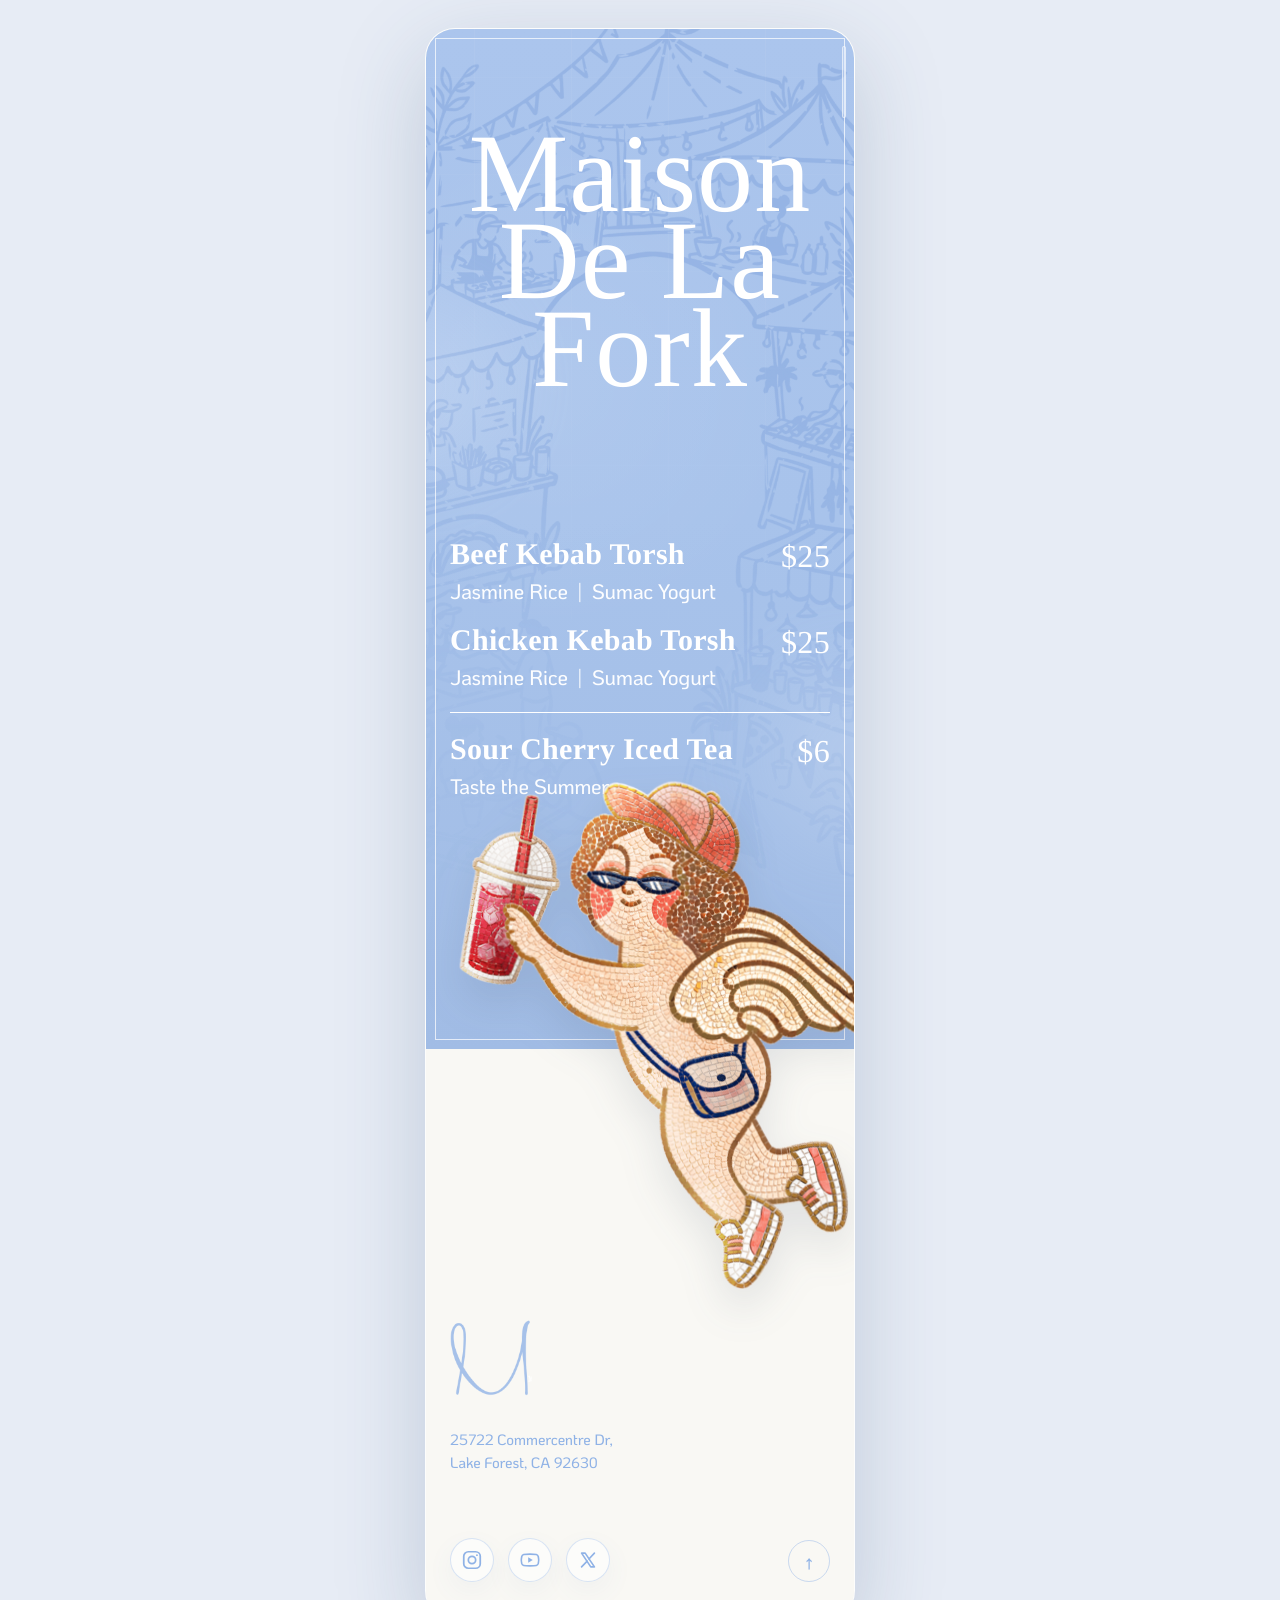
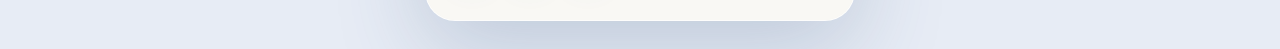
==== index.html @ 73eea7fe "Add files via upload" ====
<!doctype html>
<html lang="en">
<head>
  <meta charset="utf-8" />
  <meta name="viewport" content="width=device-width, initial-scale=1, viewport-fit=cover" />
  <meta name="theme-color" content="#a8c3eb" />
  <meta name="description" content="Maison De La Fork digital menu" />
  <title>Maison De La Fork — Menu</title>
  <link rel="stylesheet" href="styles.css" />
  <script src="script.js" defer></script>
</head>
<body>
  <div class="page-backdrop" aria-hidden="true"></div>

  <div class="preloader" aria-hidden="true">
    <div class="preloader__mark">M</div>
    <div class="preloader__line"><span></span></div>
  </div>

  <main class="phone-shell" id="top">
    <div class="scroll-progress" aria-hidden="true"><span></span></div>

    <section class="menu-board" aria-labelledby="menu-title">
      <img
        class="background-drawing"
        src="assets/images/BackgroundDrawing.png"
        alt=""
        aria-hidden="true"
        draggable="false"
      />

      <div class="ambient ambient--one" aria-hidden="true"></div>
      <div class="ambient ambient--two" aria-hidden="true"></div>

      <header class="hero">
        <h1 class="hero__title" id="menu-title" aria-label="Maison De La Fork">
          <span class="hero__line">Maison</span>
          <span class="hero__line">De La</span>
          <span class="hero__line">Fork</span>
        </h1>
      </header>

      <div class="menu-content">
        <section class="menu-section" aria-label="Kebabs">
          <article class="menu-item reveal" tabindex="0">
            <div class="menu-item__row">
              <h2>Beef Kebab Torsh</h2>
              <p class="price" aria-label="25 dollars">$25</p>
            </div>
            <p class="menu-item__meta">Jasmine Rice <span aria-hidden="true">|</span> Sumac Yogurt</p>
          </article>

          <article class="menu-item reveal" tabindex="0">
            <div class="menu-item__row">
              <h2>Chicken Kebab Torsh</h2>
              <p class="price" aria-label="25 dollars">$25</p>
            </div>
            <p class="menu-item__meta">Jasmine Rice <span aria-hidden="true">|</span> Sumac Yogurt</p>
          </article>
        </section>

        <div class="section-rule reveal" aria-hidden="true"><span></span></div>

        <section class="menu-section drinks" aria-label="Drinks">
          <article class="menu-item reveal" tabindex="0">
            <div class="menu-item__row">
              <h2>Sour Cherry Iced Tea</h2>
              <p class="price" aria-label="6 dollars">$6</p>
            </div>
            <p class="menu-item__meta">Taste the Summer</p>
          </article>
        </section>
      </div>

      <div class="spark spark--one" aria-hidden="true">✦</div>
      <div class="spark spark--two" aria-hidden="true">✦</div>
      <div class="spark spark--three" aria-hidden="true">✦</div>

      <img
        class="cupid"
        src="assets/images/cupid.png"
        alt="Illustrated cupid holding a sour cherry iced tea"
        draggable="false"
      />
    </section>

    <footer class="site-footer">
      <div class="footer-copy reveal">
        <img class="brand-logo" src="assets/images/Logo.png" alt="Maison De La Fork" draggable="false" />

        <address>
          <span>25722 Commercentre Dr,</span>
          <span>Lake Forest, CA 92630</span>
        </address>
      </div>

      <nav class="socials reveal" aria-label="Social media">
        <a href="https://instagram.com/maisondelafork" target="_blank" rel="noopener noreferrer" aria-label="Maison De La Fork on Instagram">
          <img src="assets/icons/instagram.svg" alt="" aria-hidden="true" />
        </a>
        <a href="https://www.youtube.com/@MaisonDeLaFork" target="_blank" rel="noopener noreferrer" aria-label="Maison De La Fork on YouTube">
          <img src="assets/icons/youtube.svg" alt="" aria-hidden="true" />
        </a>
        <a href="https://x.com/forkmaison" target="_blank" rel="noopener noreferrer" aria-label="Maison De La Fork on X">
          <img src="assets/icons/x.svg" alt="" aria-hidden="true" />
        </a>
      </nav>

      <a class="back-to-top" href="#top" aria-label="Back to top">↑</a>
    </footer>
  </main>

  <noscript>
    <style>
      .preloader { display: none; }
      .reveal { opacity: 1; transform: none; }
    </style>
  </noscript>
</body>
</html>
---- styles.css ----
@font-face {
  font-family: "Dahlia Condensed";
  src: url("assets/fonts/Dahlia-MediumCondensed.woff2") format("woff2");
  font-style: normal;
  font-weight: 500;
  font-display: swap;
}

@font-face {
  font-family: "Dahlia";
  src: url("assets/fonts/Dahlia-Bold.woff2") format("woff2");
  font-style: normal;
  font-weight: 700;
  font-display: swap;
}

@font-face {
  font-family: "Dahlia";
  src: url("assets/fonts/Dahlia-Medium.woff2") format("woff2");
  font-style: normal;
  font-weight: 500;
  font-display: swap;
}

@font-face {
  font-family: "KoHo";
  src: url("assets/fonts/KoHo-Medium.woff2") format("woff2");
  font-style: normal;
  font-weight: 500;
  font-display: swap;
}

:root {
  --blue: #a8c3eb;
  --blue-deep: #82a9df;
  --blue-line: #8fb2e6;
  --paper: #f9f8f4;
  --white: #fffdf8;
  --ink: #ffffff;
  --grain-opacity: 0.022;
  --shell-width: 430px;
  --scroll-progress: 0;
  --hero-parallax: 0px;
  --drawing-parallax: 0px;
  --cupid-shift: 0px;
  --cupid-rotate: 0deg;
}

* {
  box-sizing: border-box;
}

html {
  scroll-behavior: smooth;
  background: #e7ecf5;
}

body {
  margin: 0;
  min-width: 320px;
  min-height: 100%;
  color: var(--ink);
  background: #e7ecf5;
  font-family: "KoHo", "Trebuchet MS", Arial, sans-serif;
  overflow-x: hidden;
  -webkit-font-smoothing: antialiased;
  text-rendering: geometricPrecision;
}

body::after {
  content: "";
  position: fixed;
  inset: 0;
  z-index: 9999;
  pointer-events: none;
  opacity: var(--grain-opacity);
  background-image: url("data:image/svg+xml,%3Csvg viewBox='0 0 160 160' xmlns='http://www.w3.org/2000/svg'%3E%3Cfilter id='n'%3E%3CfeTurbulence type='fractalNoise' baseFrequency='.78' numOctaves='3' seed='7' stitchTiles='stitch'/%3E%3C/filter%3E%3Crect width='100%25' height='100%25' filter='url(%23n)' opacity='.42'/%3E%3C/svg%3E");
  background-size: 160px 160px;
  mix-blend-mode: soft-light;
}

img {
  display: block;
  max-width: 100%;
}

a {
  color: inherit;
}

::selection {
  color: var(--blue-deep);
  background: rgba(255,255,255,.92);
}

.page-backdrop {
  position: fixed;
  inset: 0;
  z-index: -2;
  background:
    radial-gradient(circle at 20% 10%, rgba(255,255,255,.92), transparent 26rem),
    linear-gradient(135deg, #dfe8f6, #eef1f7 55%, #dbe5f4);
}

.phone-shell {
  position: relative;
  width: min(100%, var(--shell-width));
  min-height: 100svh;
  margin: 0 auto;
  overflow: clip;
  background: var(--paper);
  box-shadow: 0 28px 90px rgba(51, 81, 122, .22);
  isolation: isolate;
}

.scroll-progress {
  position: fixed;
  z-index: 100;
  top: 18px;
  left: calc(50% + min(50vw, 215px) - 13px);
  width: 3px;
  height: 72px;
  padding: 1px;
  overflow: hidden;
  border: 1px solid rgba(255,255,255,.55);
  border-radius: 999px;
  background: rgba(255,255,255,.18);
  backdrop-filter: blur(7px);
}

.scroll-progress span {
  display: block;
  width: 100%;
  height: calc(var(--scroll-progress) * 100%);
  border-radius: inherit;
  background: rgba(255,255,255,.95);
  transition: height .08s linear;
}

.preloader {
  position: fixed;
  inset: 0;
  z-index: 10000;
  display: grid;
  place-content: center;
  gap: 14px;
  color: #fff;
  background: var(--blue);
  transition: opacity .7s cubic-bezier(.2,.75,.25,1), visibility .7s;
}

.preloader__mark {
  font-family: "Dahlia Condensed", Didot, "Bodoni MT", Georgia, serif;
  font-size: clamp(72px, 22vw, 110px);
  line-height: .8;
  text-align: center;
  animation: loaderFloat 1.2s ease-in-out infinite alternate;
}

.preloader__line {
  width: 128px;
  height: 2px;
  overflow: hidden;
  border-radius: 999px;
  background: rgba(255,255,255,.28);
}

.preloader__line span {
  display: block;
  width: 45%;
  height: 100%;
  border-radius: inherit;
  background: #fff;
  animation: loaderLine 1s cubic-bezier(.65,0,.35,1) infinite;
}

body.is-loaded .preloader {
  opacity: 0;
  visibility: hidden;
}

.menu-board {
  position: relative;
  min-height: clamp(900px, 218vw, 950px);
  padding: max(30px, env(safe-area-inset-top)) 24px 250px;
  overflow: visible;
  background:
    radial-gradient(circle at 30% 35%, rgba(255,255,255,.08), transparent 34%),
    linear-gradient(180deg, #abc5ed 0%, var(--blue) 48%, #a1bce5 100%);
}

.menu-board::before {
  content: "";
  position: absolute;
  inset: 9px;
  z-index: 1;
  pointer-events: none;
  border: 1px solid rgba(255,255,255,.72);
}

.menu-board::after {
  content: "";
  position: absolute;
  inset: 0;
  z-index: 1;
  pointer-events: none;
  opacity: .22;
  background:
    linear-gradient(90deg, transparent 49.7%, rgba(255,255,255,.24) 50%, transparent 50.3%),
    linear-gradient(0deg, transparent 49.7%, rgba(255,255,255,.14) 50%, transparent 50.3%);
  background-size: 97px 97px;
  mask-image: linear-gradient(to bottom, #000, transparent 66%);
}

.background-drawing {
  position: absolute;
  z-index: 0;
  top: calc(-16px + var(--drawing-parallax));
  left: 50%;
  width: 112%;
  max-width: none;
  opacity: 1;
  transform: translateX(-50%) scale(1.035);
  transform-origin: 50% 0;
  pointer-events: none;
  user-select: none;
}

.hero {
  position: relative;
  z-index: 3;
  padding-top: 72px;
  transform: translate3d(0, var(--hero-parallax), 0);
  will-change: transform;
}

.hero__title {
  margin: 0;
  color: #fff;
  font-family: "Dahlia Condensed", Didot, "Bodoni MT", Georgia, serif;
  font-size: clamp(82px, 24.5vw, 112px);
  font-weight: 500;
  line-height: .78;
  letter-spacing: .01em;
  text-align: center;
  text-wrap: balance;
}

.hero__line {
  display: block;
  opacity: 0;
  transform: translateY(44px) rotateX(16deg);
  transform-origin: 50% 100%;
  filter: blur(7px);
}

body.is-loaded .hero__line {
  animation: titleReveal 1.05s cubic-bezier(.16,1,.3,1) forwards;
}

body.is-loaded .hero__line:nth-child(1) { animation-delay: .16s; }
body.is-loaded .hero__line:nth-child(2) { animation-delay: .28s; }
body.is-loaded .hero__line:nth-child(3) { animation-delay: .40s; }

.menu-content {
  position: relative;
  z-index: 4;
  margin-top: clamp(118px, 30vw, 148px);
}

.menu-section {
  display: grid;
  gap: 23px;
}

.menu-item {
  position: relative;
  outline: none;
  transform-origin: 50% 50%;
  transition: transform .45s cubic-bezier(.2,.75,.25,1), filter .45s, opacity .45s;
}

.menu-item::after {
  content: "";
  position: absolute;
  inset: -10px -12px;
  z-index: -1;
  border-radius: 16px;
  opacity: 0;
  background: rgba(255,255,255,.08);
  transform: scale(.97);
  transition: opacity .3s ease, transform .45s cubic-bezier(.2,.75,.25,1);
}

.menu-item:is(:hover, :focus-visible, .is-active)::after {
  opacity: 1;
  transform: scale(1);
}

.menu-item:is(:hover, :focus-visible, .is-active) {
  transform: translateY(-3px);
}

.menu-item__row {
  display: grid;
  grid-template-columns: minmax(0, 1fr) auto;
  align-items: start;
  gap: 10px;
}

.menu-item h2,
.price {
  margin: 0;
  color: #fff;
}

.menu-item h2 {
  font-family: "Dahlia", Didot, "Bodoni MT", Georgia, serif;
  min-width: 0;
  font-size: clamp(20px, 6.5vw, 30px);
  font-weight: 700;
  line-height: .94;
  letter-spacing: .01em;
  white-space: nowrap;
}

.price {
  min-width: 50px;
  align-self: start;
  font-family: "Dahlia", Didot, "Bodoni MT", Georgia, serif;
  font-size: clamp(24px, 7vw, 32px);
  font-weight: 500;
  line-height: .94;
  text-align: right;
  letter-spacing: .01em;
  white-space: nowrap;
}

.menu-item__meta {
  margin: 8px 0 0;
  color: rgba(255,255,255,.97);
  font-family: "KoHo", "Trebuchet MS", Arial, sans-serif;
  font-size: clamp(16px, 4.7vw, 21px);
  font-weight: 500;
  line-height: 1.2;
  letter-spacing: -.015em;
}

.menu-item__meta span {
  display: inline-block;
  margin: 0 .22em;
  opacity: .78;
}

.section-rule {
  height: 1px;
  margin: 21px 0 23px;
  overflow: hidden;
  background: rgba(255,255,255,.32);
}

.section-rule span {
  display: block;
  width: 100%;
  height: 100%;
  background: #fff;
  transform: scaleX(0);
  transform-origin: 0 50%;
  transition: transform 1.1s cubic-bezier(.16,1,.3,1) .12s;
}

.section-rule.is-visible span {
  transform: scaleX(1);
}

.reveal {
  opacity: 0;
  transform: translateY(34px) scale(.985);
  filter: blur(5px);
  transition:
    opacity .85s cubic-bezier(.16,1,.3,1),
    transform .85s cubic-bezier(.16,1,.3,1),
    filter .85s cubic-bezier(.16,1,.3,1);
}

.reveal.is-visible {
  opacity: 1;
  transform: translateY(0) scale(1);
  filter: blur(0);
}

.cupid {
  position: absolute;
  z-index: 7;
  right: -24px;
  bottom: -248px;
  width: min(98%, 425px);
  pointer-events: none;
  user-select: none;
  transform: translate3d(0, var(--cupid-shift), 0) rotate(var(--cupid-rotate));
  transform-origin: 58% 42%;
  will-change: transform;
  filter: drop-shadow(0 20px 20px rgba(56,73,102,.12));
  animation: cupidFloat 4.8s ease-in-out infinite alternate;
}

.spark {
  position: absolute;
  z-index: 6;
  color: #fff;
  font-size: 23px;
  line-height: 1;
  pointer-events: none;
  animation: sparkle 2.2s ease-in-out infinite;
}

.spark--one { right: 82px; bottom: 92px; animation-delay: -.4s; }
.spark--two { left: 99px; bottom: 124px; font-size: 16px; animation-delay: -1.2s; }
.spark--three { right: 30px; bottom: 24px; font-size: 14px; animation-delay: -.8s; }

.ambient {
  position: absolute;
  z-index: 2;
  width: 180px;
  aspect-ratio: 1;
  border-radius: 50%;
  filter: blur(44px);
  opacity: .15;
  background: #fff;
  pointer-events: none;
}

.ambient--one { top: 26%; left: -100px; }
.ambient--two { right: -90px; bottom: 20%; }

.site-footer {
  position: relative;
  z-index: 3;
  min-height: 520px;
  padding: 270px 24px 38px;
  color: var(--blue-line);
  background: var(--paper);
}

.footer-copy {
  max-width: 270px;
}

.brand-logo {
  width: 82px;
  height: auto;
  margin-bottom: 28px;
}

.site-footer address {
  display: grid;
  gap: 3px;
  margin: 0;
  font-family: "KoHo", "Trebuchet MS", Arial, sans-serif;
  font-size: 15px;
  font-style: normal;
  font-weight: 500;
  line-height: 1.35;
  letter-spacing: -.01em;
}

.socials {
  display: flex;
  align-items: center;
  gap: 14px;
  margin-top: 66px;
}

.socials a {
  position: relative;
  display: grid;
  width: 44px;
  aspect-ratio: 1;
  place-items: center;
  border: 1px solid rgba(143,178,230,.34);
  border-radius: 50%;
  background: rgba(255,255,255,.52);
  box-shadow: 0 10px 28px rgba(87,119,163,.06);
  transition: transform .35s cubic-bezier(.2,.75,.25,1), background .35s, box-shadow .35s;
}

.socials a::before {
  content: "";
  position: absolute;
  inset: 5px;
  border: 1px solid transparent;
  border-radius: inherit;
  transition: border-color .35s, transform .35s;
}

.socials a:hover,
.socials a:focus-visible {
  outline: none;
  transform: translateY(-5px) rotate(-3deg);
  background: #fff;
  box-shadow: 0 16px 30px rgba(87,119,163,.14);
}

.socials a:hover::before,
.socials a:focus-visible::before {
  border-color: rgba(143,178,230,.34);
  transform: scale(1.08);
}

.socials img {
  width: 22px;
  height: 22px;
}

.back-to-top {
  position: absolute;
  right: 24px;
  bottom: 38px;
  display: grid;
  width: 42px;
  aspect-ratio: 1;
  place-items: center;
  border: 1px solid rgba(143,178,230,.45);
  border-radius: 50%;
  text-decoration: none;
  font: 500 19px/1 "KoHo", sans-serif;
  transition: transform .3s ease, background .3s ease;
}

.back-to-top:hover,
.back-to-top:focus-visible {
  outline: none;
  transform: translateY(-4px);
  background: rgba(143,178,230,.09);
}

@keyframes titleReveal {
  to { opacity: 1; transform: translateY(0) rotateX(0); filter: blur(0); }
}

@keyframes loaderFloat {
  from { transform: translateY(6px) scale(.98); opacity: .72; }
  to { transform: translateY(-5px) scale(1); opacity: 1; }
}

@keyframes loaderLine {
  0% { transform: translateX(-120%); }
  100% { transform: translateX(340%); }
}



@keyframes cupidFloat {
  from { margin-bottom: -3px; }
  to { margin-bottom: 7px; }
}

@keyframes sparkle {
  0%, 100% { transform: scale(.55) rotate(0); opacity: .35; }
  45% { transform: scale(1.1) rotate(24deg); opacity: 1; }
  70% { transform: scale(.85) rotate(40deg); opacity: .65; }
}

@media (min-width: 520px) {
  body { padding: 28px 0; }

  .phone-shell {
    min-height: calc(100svh - 56px);
    border: 1px solid rgba(255,255,255,.75);
    border-radius: 30px;
  }

  .scroll-progress {
    top: 46px;
  }
}

@media (max-width: 370px) {
  .menu-board { padding-inline: 20px; }
  .hero { padding-top: 60px; }
  .menu-content { margin-top: 96px; }
  .menu-item h2 { font-size: clamp(19px, 6.25vw, 23px); }
  .price { font-size: clamp(23px, 7vw, 27px); }
  .menu-item__meta { font-size: 15px; }
  .site-footer { padding-inline: 20px; }
}

@media (prefers-reduced-motion: reduce) {
  html { scroll-behavior: auto; }
  *, *::before, *::after {
    animation-duration: .01ms !important;
    animation-iteration-count: 1 !important;
    scroll-behavior: auto !important;
    transition-duration: .01ms !important;
  }
  .hero__line, .reveal { opacity: 1; transform: none; filter: none; }
}
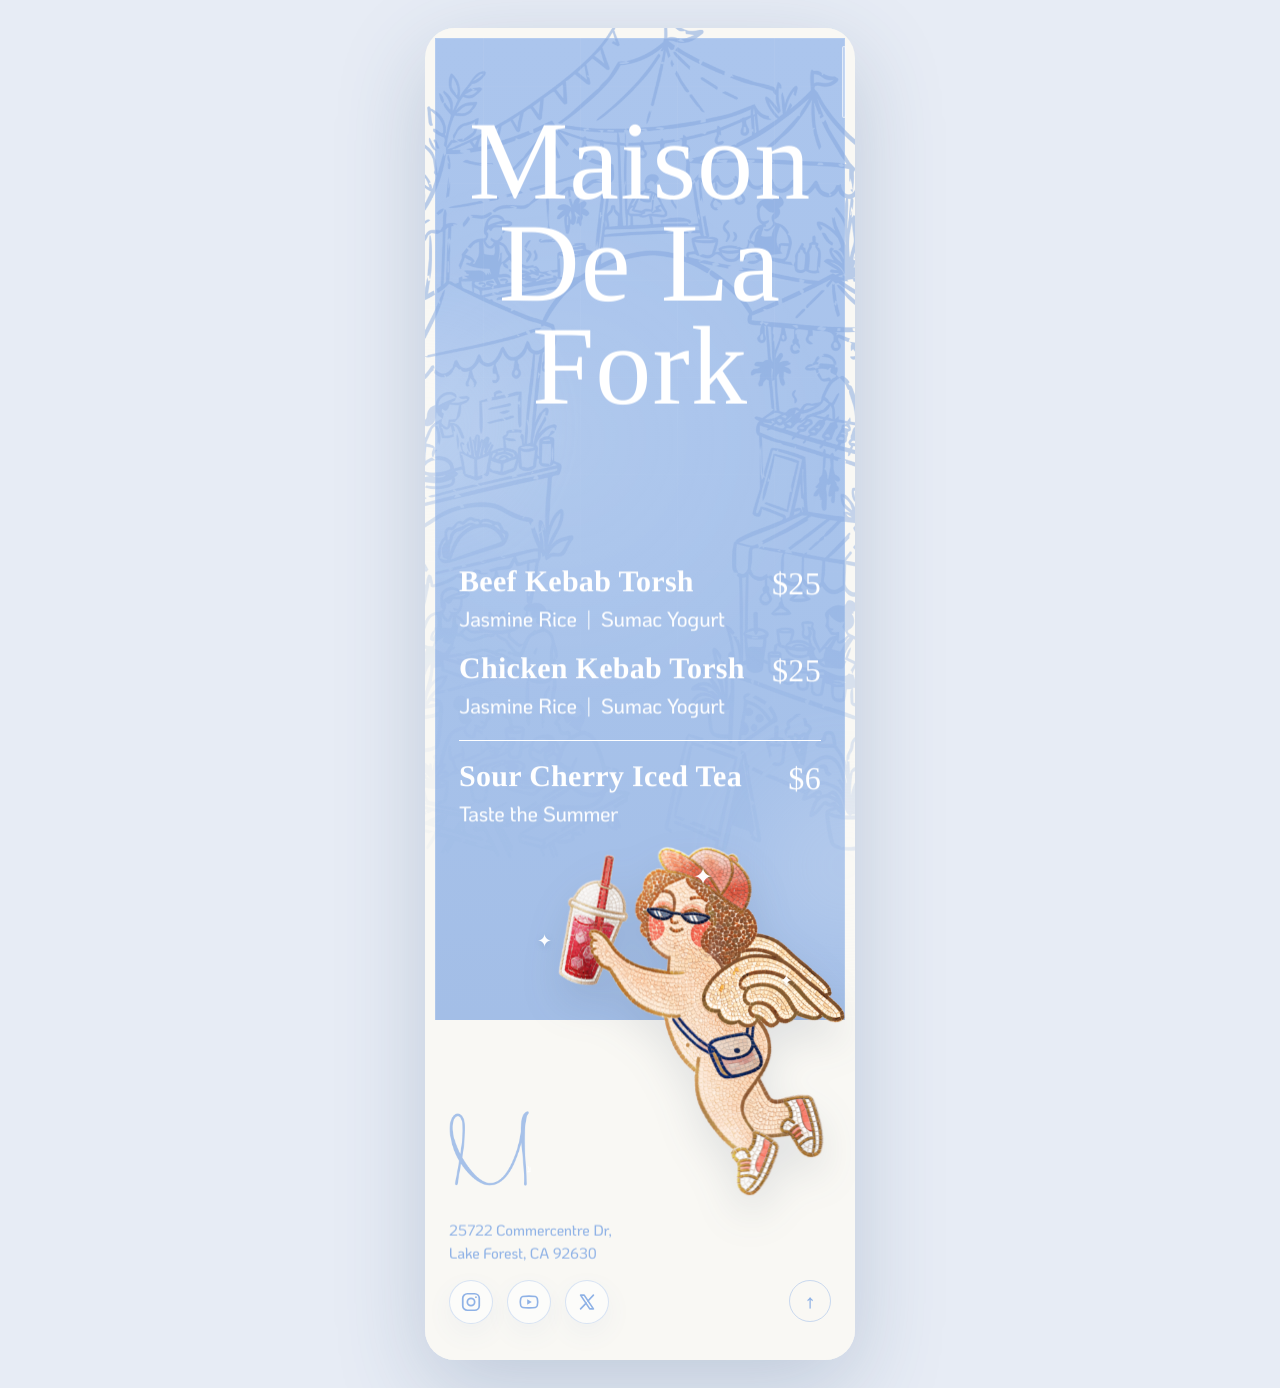
==== commit 08aab90a: "Add files via upload" ====
--- a/index.html
+++ b/index.html
@@ -12,10 +12,6 @@
 <body>
   <div class="page-backdrop" aria-hidden="true"></div>
 
-  <div class="preloader" aria-hidden="true">
-    <div class="preloader__mark">M</div>
-    <div class="preloader__line"><span></span></div>
-  </div>
 
   <main class="phone-shell" id="top">
     <div class="scroll-progress" aria-hidden="true"><span></span></div>
@@ -72,16 +68,18 @@
         </section>
       </div>
 
-      <div class="spark spark--one" aria-hidden="true">✦</div>
-      <div class="spark spark--two" aria-hidden="true">✦</div>
-      <div class="spark spark--three" aria-hidden="true">✦</div>
+      <div class="cupid-stage" aria-hidden="true">
+        <div class="spark spark--one">✦</div>
+        <div class="spark spark--two">✦</div>
+        <div class="spark spark--three">✦</div>
 
-      <img
-        class="cupid"
-        src="assets/images/cupid.png"
-        alt="Illustrated cupid holding a sour cherry iced tea"
-        draggable="false"
-      />
+        <img
+          class="cupid"
+          src="assets/images/cupid.png"
+          alt=""
+          draggable="false"
+        />
+      </div>
     </section>
 
     <footer class="site-footer">
@@ -112,8 +110,7 @@
 
   <noscript>
     <style>
-      .preloader { display: none; }
-      .reveal { opacity: 1; transform: none; }
+      .hero__line, .reveal { opacity: 1; transform: none; filter: none; clip-path: none; }
     </style>
   </noscript>
 </body>
--- a/styles.css
+++ b/styles.css
@@ -44,6 +44,7 @@
   --drawing-parallax: 0px;
   --cupid-shift: 0px;
   --cupid-rotate: 0deg;
+  --cupid-gap: 20px;
 }
 
 * {
@@ -137,52 +138,12 @@
   transition: height .08s linear;
 }
 
-.preloader {
-  position: fixed;
-  inset: 0;
-  z-index: 10000;
-  display: grid;
-  place-content: center;
-  gap: 14px;
-  color: #fff;
-  background: var(--blue);
-  transition: opacity .7s cubic-bezier(.2,.75,.25,1), visibility .7s;
-}
-
-.preloader__mark {
-  font-family: "Dahlia Condensed", Didot, "Bodoni MT", Georgia, serif;
-  font-size: clamp(72px, 22vw, 110px);
-  line-height: .8;
-  text-align: center;
-  animation: loaderFloat 1.2s ease-in-out infinite alternate;
-}
-
-.preloader__line {
-  width: 128px;
-  height: 2px;
-  overflow: hidden;
-  border-radius: 999px;
-  background: rgba(255,255,255,.28);
-}
-
-.preloader__line span {
-  display: block;
-  width: 45%;
-  height: 100%;
-  border-radius: inherit;
-  background: #fff;
-  animation: loaderLine 1s cubic-bezier(.65,0,.35,1) infinite;
-}
-
-body.is-loaded .preloader {
-  opacity: 0;
-  visibility: hidden;
-}
-
 .menu-board {
   position: relative;
   min-height: clamp(900px, 218vw, 950px);
-  padding: max(30px, env(safe-area-inset-top)) 24px 250px;
+  margin: 0 10px;
+  border-top: 10px solid var(--paper);
+  padding: max(24px, env(safe-area-inset-top)) 24px 0;
   overflow: visible;
   background:
     radial-gradient(circle at 30% 35%, rgba(255,255,255,.08), transparent 34%),
@@ -192,10 +153,10 @@
 .menu-board::before {
   content: "";
   position: absolute;
-  inset: 9px;
+  inset: 0;
   z-index: 1;
   pointer-events: none;
-  border: 1px solid rgba(255,255,255,.72);
+  box-shadow: inset 0 0 0 1px rgba(255,255,255,.12);
 }
 
 .menu-board::after {
@@ -229,7 +190,7 @@
 .hero {
   position: relative;
   z-index: 3;
-  padding-top: 72px;
+  padding-top: 52px;
   transform: translate3d(0, var(--hero-parallax), 0);
   will-change: transform;
 }
@@ -240,7 +201,7 @@
   font-family: "Dahlia Condensed", Didot, "Bodoni MT", Georgia, serif;
   font-size: clamp(82px, 24.5vw, 112px);
   font-weight: 500;
-  line-height: .78;
+  line-height: .86;
   letter-spacing: .01em;
   text-align: center;
   text-wrap: balance;
@@ -248,10 +209,13 @@
 
 .hero__line {
   display: block;
+  padding-bottom: .055em;
   opacity: 0;
-  transform: translateY(44px) rotateX(16deg);
+  transform: translateY(50px) scale(.965) rotateX(12deg);
   transform-origin: 50% 100%;
   filter: blur(7px);
+  clip-path: inset(0 0 100% 0);
+  letter-spacing: .035em;
 }
 
 body.is-loaded .hero__line {
@@ -261,6 +225,17 @@
 body.is-loaded .hero__line:nth-child(1) { animation-delay: .16s; }
 body.is-loaded .hero__line:nth-child(2) { animation-delay: .28s; }
 body.is-loaded .hero__line:nth-child(3) { animation-delay: .40s; }
+
+
+/* Soft spring inertia: text gently follows the direction of the scroll, then settles naturally. */
+.scroll-motion {
+  --motion-y: 0px;
+  --motion-skew: 0deg;
+  transform: translate3d(0, var(--motion-y), 0) skewY(var(--motion-skew));
+  transform-origin: 50% 52%;
+  will-change: transform;
+  backface-visibility: hidden;
+}
 
 .menu-content {
   position: relative;
@@ -389,34 +364,45 @@
   filter: blur(0);
 }
 
+.cupid-stage {
+  position: relative;
+  z-index: 7;
+  width: 100%;
+  height: clamp(300px, 78vw, 338px);
+  margin-top: var(--cupid-gap);
+  margin-bottom: -165px;
+  pointer-events: none;
+}
+
 .cupid {
   position: absolute;
   z-index: 7;
+  top: 0;
   right: -24px;
-  bottom: -248px;
-  width: min(98%, 425px);
+  width: min(79.4%, 345px);
   pointer-events: none;
   user-select: none;
   transform: translate3d(0, var(--cupid-shift), 0) rotate(var(--cupid-rotate));
   transform-origin: 58% 42%;
   will-change: transform;
   filter: drop-shadow(0 20px 20px rgba(56,73,102,.12));
-  animation: cupidFloat 4.8s ease-in-out infinite alternate;
 }
 
 .spark {
   position: absolute;
-  z-index: 6;
-  color: #fff;
-  font-size: 23px;
+  z-index: 30;
+  color: rgba(255,255,255,.98);
+  font-size: 24px;
   line-height: 1;
   pointer-events: none;
+  isolation: isolate;
+  filter: drop-shadow(0 2px 3px rgba(91,124,170,.28));
   animation: sparkle 2.2s ease-in-out infinite;
 }
 
-.spark--one { right: 82px; bottom: 92px; animation-delay: -.4s; }
-.spark--two { left: 99px; bottom: 124px; font-size: 16px; animation-delay: -1.2s; }
-.spark--three { right: 30px; bottom: 24px; font-size: 14px; animation-delay: -.8s; }
+.spark--one { right: 108px; top: 18px; animation-delay: -.4s; }
+.spark--two { left: 78px; top: 84px; font-size: 18px; animation-delay: -1.2s; }
+.spark--three { right: 28px; top: 126px; font-size: 16px; animation-delay: -.8s; }
 
 .ambient {
   position: absolute;
@@ -436,8 +422,7 @@
 .site-footer {
   position: relative;
   z-index: 3;
-  min-height: 520px;
-  padding: 270px 24px 38px;
+  padding: 90px 24px 36px;
   color: var(--blue-line);
   background: var(--paper);
 }
@@ -468,7 +453,7 @@
   display: flex;
   align-items: center;
   gap: 14px;
-  margin-top: 66px;
+  margin-top: 16px;
 }
 
 .socials a {
@@ -535,25 +520,15 @@
 }
 
 @keyframes titleReveal {
-  to { opacity: 1; transform: translateY(0) rotateX(0); filter: blur(0); }
-}
-
-@keyframes loaderFloat {
-  from { transform: translateY(6px) scale(.98); opacity: .72; }
-  to { transform: translateY(-5px) scale(1); opacity: 1; }
-}
-
-@keyframes loaderLine {
-  0% { transform: translateX(-120%); }
-  100% { transform: translateX(340%); }
-}
-
-
-
-@keyframes cupidFloat {
-  from { margin-bottom: -3px; }
-  to { margin-bottom: 7px; }
-}
+  to {
+    opacity: 1;
+    transform: translateY(0) scale(1) rotateX(0);
+    filter: blur(0);
+    clip-path: inset(0 0 0 0);
+    letter-spacing: .01em;
+  }
+}
+
 
 @keyframes sparkle {
   0%, 100% { transform: scale(.55) rotate(0); opacity: .35; }
@@ -566,7 +541,6 @@
 
   .phone-shell {
     min-height: calc(100svh - 56px);
-    border: 1px solid rgba(255,255,255,.75);
     border-radius: 30px;
   }
 
@@ -577,7 +551,7 @@
 
 @media (max-width: 370px) {
   .menu-board { padding-inline: 20px; }
-  .hero { padding-top: 60px; }
+  .hero { padding-top: 44px; }
   .menu-content { margin-top: 96px; }
   .menu-item h2 { font-size: clamp(19px, 6.25vw, 23px); }
   .price { font-size: clamp(23px, 7vw, 27px); }
@@ -586,6 +560,7 @@
 }
 
 @media (prefers-reduced-motion: reduce) {
+  :root { --text-nudge: 0px; }
   html { scroll-behavior: auto; }
   *, *::before, *::after {
     animation-duration: .01ms !important;
@@ -593,5 +568,5 @@
     scroll-behavior: auto !important;
     transition-duration: .01ms !important;
   }
-  .hero__line, .reveal { opacity: 1; transform: none; filter: none; }
-}
+  .hero__line, .reveal { opacity: 1; transform: none; filter: none; clip-path: none; }
+}
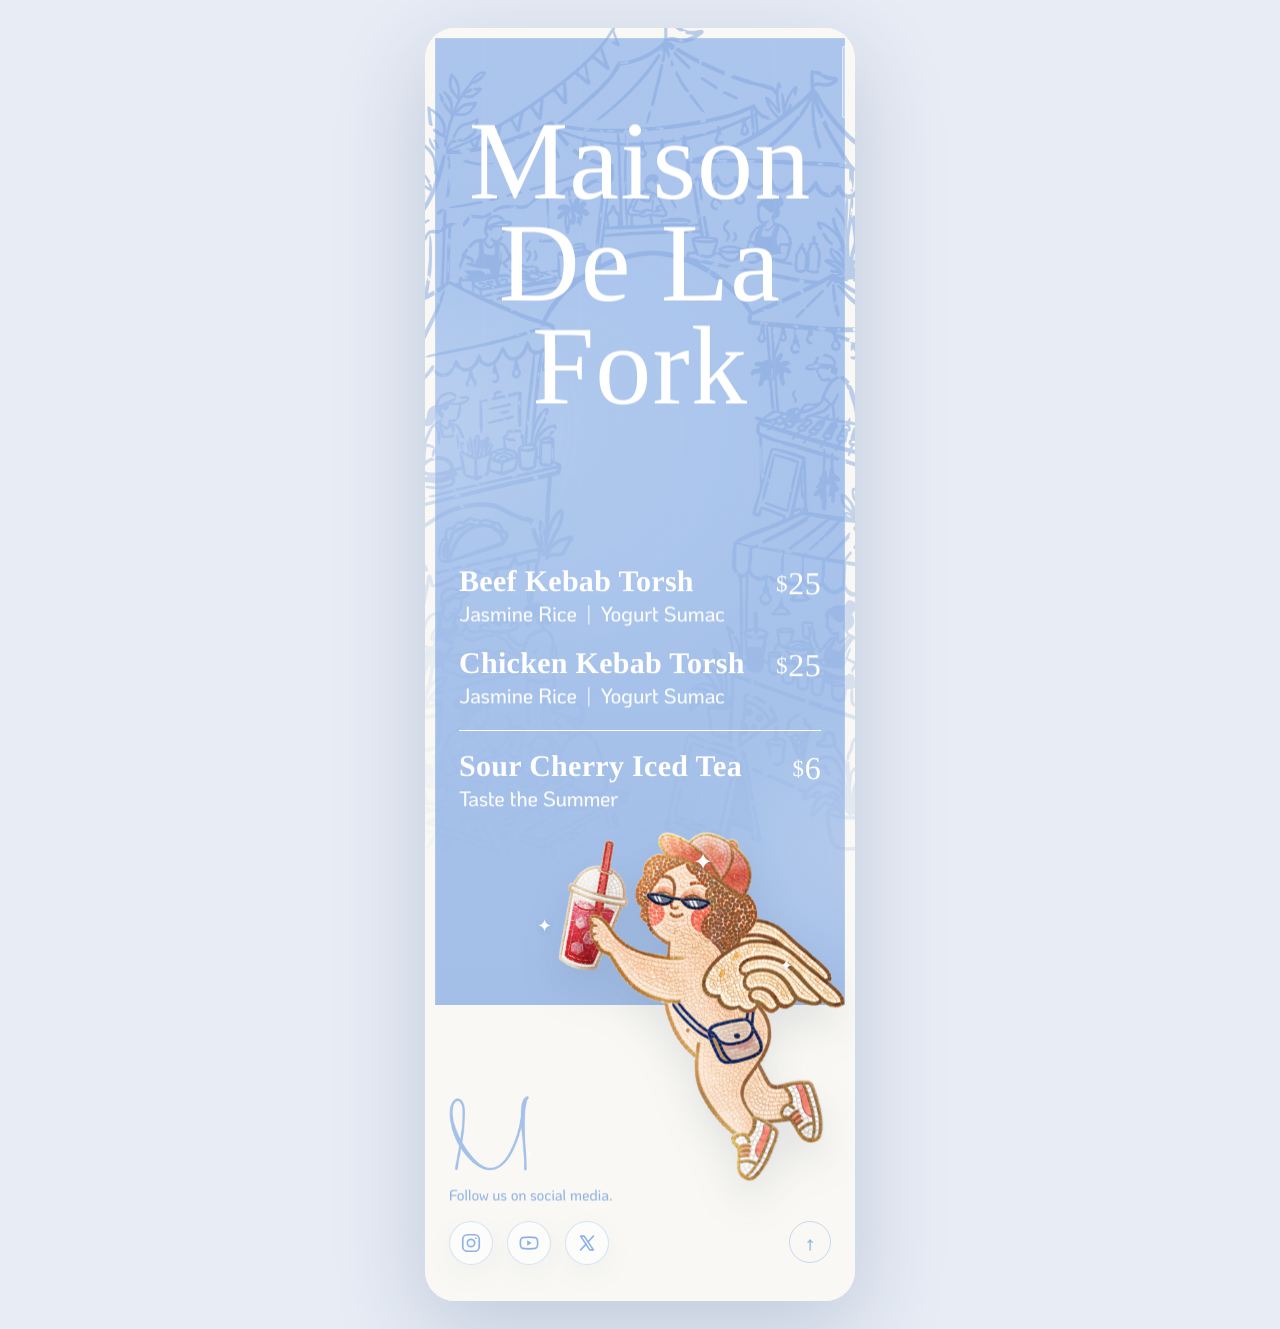
==== commit be6679bf: "Add files via upload" ====
--- a/index.html
+++ b/index.html
@@ -41,17 +41,17 @@
           <article class="menu-item reveal" tabindex="0">
             <div class="menu-item__row">
               <h2>Beef Kebab Torsh</h2>
-              <p class="price" aria-label="25 dollars">$25</p>
+              <p class="price" aria-label="25 dollars"><span class="currency-sign" aria-hidden="true">$</span>25</p>
             </div>
-            <p class="menu-item__meta">Jasmine Rice <span aria-hidden="true">|</span> Sumac Yogurt</p>
+            <p class="menu-item__meta">Jasmine Rice <span aria-hidden="true">|</span> Yogurt Sumac</p>
           </article>
 
           <article class="menu-item reveal" tabindex="0">
             <div class="menu-item__row">
               <h2>Chicken Kebab Torsh</h2>
-              <p class="price" aria-label="25 dollars">$25</p>
+              <p class="price" aria-label="25 dollars"><span class="currency-sign" aria-hidden="true">$</span>25</p>
             </div>
-            <p class="menu-item__meta">Jasmine Rice <span aria-hidden="true">|</span> Sumac Yogurt</p>
+            <p class="menu-item__meta">Jasmine Rice <span aria-hidden="true">|</span> Yogurt Sumac</p>
           </article>
         </section>
 
@@ -61,7 +61,7 @@
           <article class="menu-item reveal" tabindex="0">
             <div class="menu-item__row">
               <h2>Sour Cherry Iced Tea</h2>
-              <p class="price" aria-label="6 dollars">$6</p>
+              <p class="price" aria-label="6 dollars"><span class="currency-sign" aria-hidden="true">$</span>6</p>
             </div>
             <p class="menu-item__meta">Taste the Summer</p>
           </article>
@@ -86,21 +86,28 @@
       <div class="footer-copy reveal">
         <img class="brand-logo" src="assets/images/Logo.png" alt="Maison De La Fork" draggable="false" />
 
-        <address>
-          <span>25722 Commercentre Dr,</span>
-          <span>Lake Forest, CA 92630</span>
-        </address>
+        <p class="footer-tagline">Follow us on social media.</p>
       </div>
 
       <nav class="socials reveal" aria-label="Social media">
         <a href="https://instagram.com/maisondelafork" target="_blank" rel="noopener noreferrer" aria-label="Maison De La Fork on Instagram">
-          <img src="assets/icons/instagram.svg" alt="" aria-hidden="true" />
+          <svg viewBox="0 0 24 24" aria-hidden="true" focusable="false">
+            <rect x="3" y="3" width="18" height="18" rx="5"></rect>
+            <circle cx="12" cy="12" r="4"></circle>
+            <circle class="social-icon__fill" cx="17.4" cy="6.7" r="1"></circle>
+          </svg>
         </a>
         <a href="https://www.youtube.com/@MaisonDeLaFork" target="_blank" rel="noopener noreferrer" aria-label="Maison De La Fork on YouTube">
-          <img src="assets/icons/youtube.svg" alt="" aria-hidden="true" />
+          <svg viewBox="0 0 24 24" aria-hidden="true" focusable="false">
+            <path d="M21 8.2a3 3 0 0 0-2.1-2.1C17 5.6 12 5.6 12 5.6s-5 0-6.9.5A3 3 0 0 0 3 8.2 31 31 0 0 0 2.5 12 31 31 0 0 0 3 15.8a3 3 0 0 0 2.1 2.1c1.9.5 6.9.5 6.9.5s5 0 6.9-.5a3 3 0 0 0 2.1-2.1 31 31 0 0 0 .5-3.8 31 31 0 0 0-.5-3.8Z"></path>
+            <path class="social-icon__fill" d="m10 9 5 3-5 3V9Z"></path>
+          </svg>
         </a>
         <a href="https://x.com/forkmaison" target="_blank" rel="noopener noreferrer" aria-label="Maison De La Fork on X">
-          <img src="assets/icons/x.svg" alt="" aria-hidden="true" />
+          <svg viewBox="0 0 24 24" aria-hidden="true" focusable="false">
+            <path d="M5 4.5h3.9l10.1 15H15L5 4.5Z"></path>
+            <path d="m5 19.5 6.1-6.3M13 10.9l6-6.4"></path>
+          </svg>
         </a>
       </nav>
 
--- a/styles.css
+++ b/styles.css
@@ -1,7 +1,6 @@
 @font-face {
   font-family: "Dahlia Condensed";
   src: url("assets/fonts/Dahlia-MediumCondensed.woff2") format("woff2");
-  font-style: normal;
   font-weight: 500;
   font-display: swap;
 }
@@ -9,7 +8,6 @@
 @font-face {
   font-family: "Dahlia";
   src: url("assets/fonts/Dahlia-Bold.woff2") format("woff2");
-  font-style: normal;
   font-weight: 700;
   font-display: swap;
 }
@@ -17,7 +15,6 @@
 @font-face {
   font-family: "Dahlia";
   src: url("assets/fonts/Dahlia-Medium.woff2") format("woff2");
-  font-style: normal;
   font-weight: 500;
   font-display: swap;
 }
@@ -25,7 +22,6 @@
 @font-face {
   font-family: "KoHo";
   src: url("assets/fonts/KoHo-Medium.woff2") format("woff2");
-  font-style: normal;
   font-weight: 500;
   font-display: swap;
 }
@@ -311,8 +307,16 @@
   white-space: nowrap;
 }
 
+.currency-sign {
+  display: inline-block;
+  margin-right: .02em;
+  font-size: .72em;
+  line-height: 1;
+  vertical-align: .14em;
+}
+
 .menu-item__meta {
-  margin: 8px 0 0;
+  margin: 3px 0 0;
   color: rgba(255,255,255,.97);
   font-family: "KoHo", "Trebuchet MS", Arial, sans-serif;
   font-size: clamp(16px, 4.7vw, 21px);
@@ -434,16 +438,13 @@
 .brand-logo {
   width: 82px;
   height: auto;
-  margin-bottom: 28px;
-}
-
-.site-footer address {
-  display: grid;
-  gap: 3px;
+  margin-bottom: 8px;
+}
+
+.footer-tagline {
   margin: 0;
   font-family: "KoHo", "Trebuchet MS", Arial, sans-serif;
   font-size: 15px;
-  font-style: normal;
   font-weight: 500;
   line-height: 1.35;
   letter-spacing: -.01em;
@@ -492,9 +493,20 @@
   transform: scale(1.08);
 }
 
-.socials img {
+.socials svg {
   width: 22px;
   height: 22px;
+  overflow: visible;
+  fill: none;
+  stroke: currentColor;
+  stroke-width: 1.8;
+  stroke-linecap: round;
+  stroke-linejoin: round;
+}
+
+.socials .social-icon__fill {
+  fill: currentColor;
+  stroke: none;
 }
 
 .back-to-top {
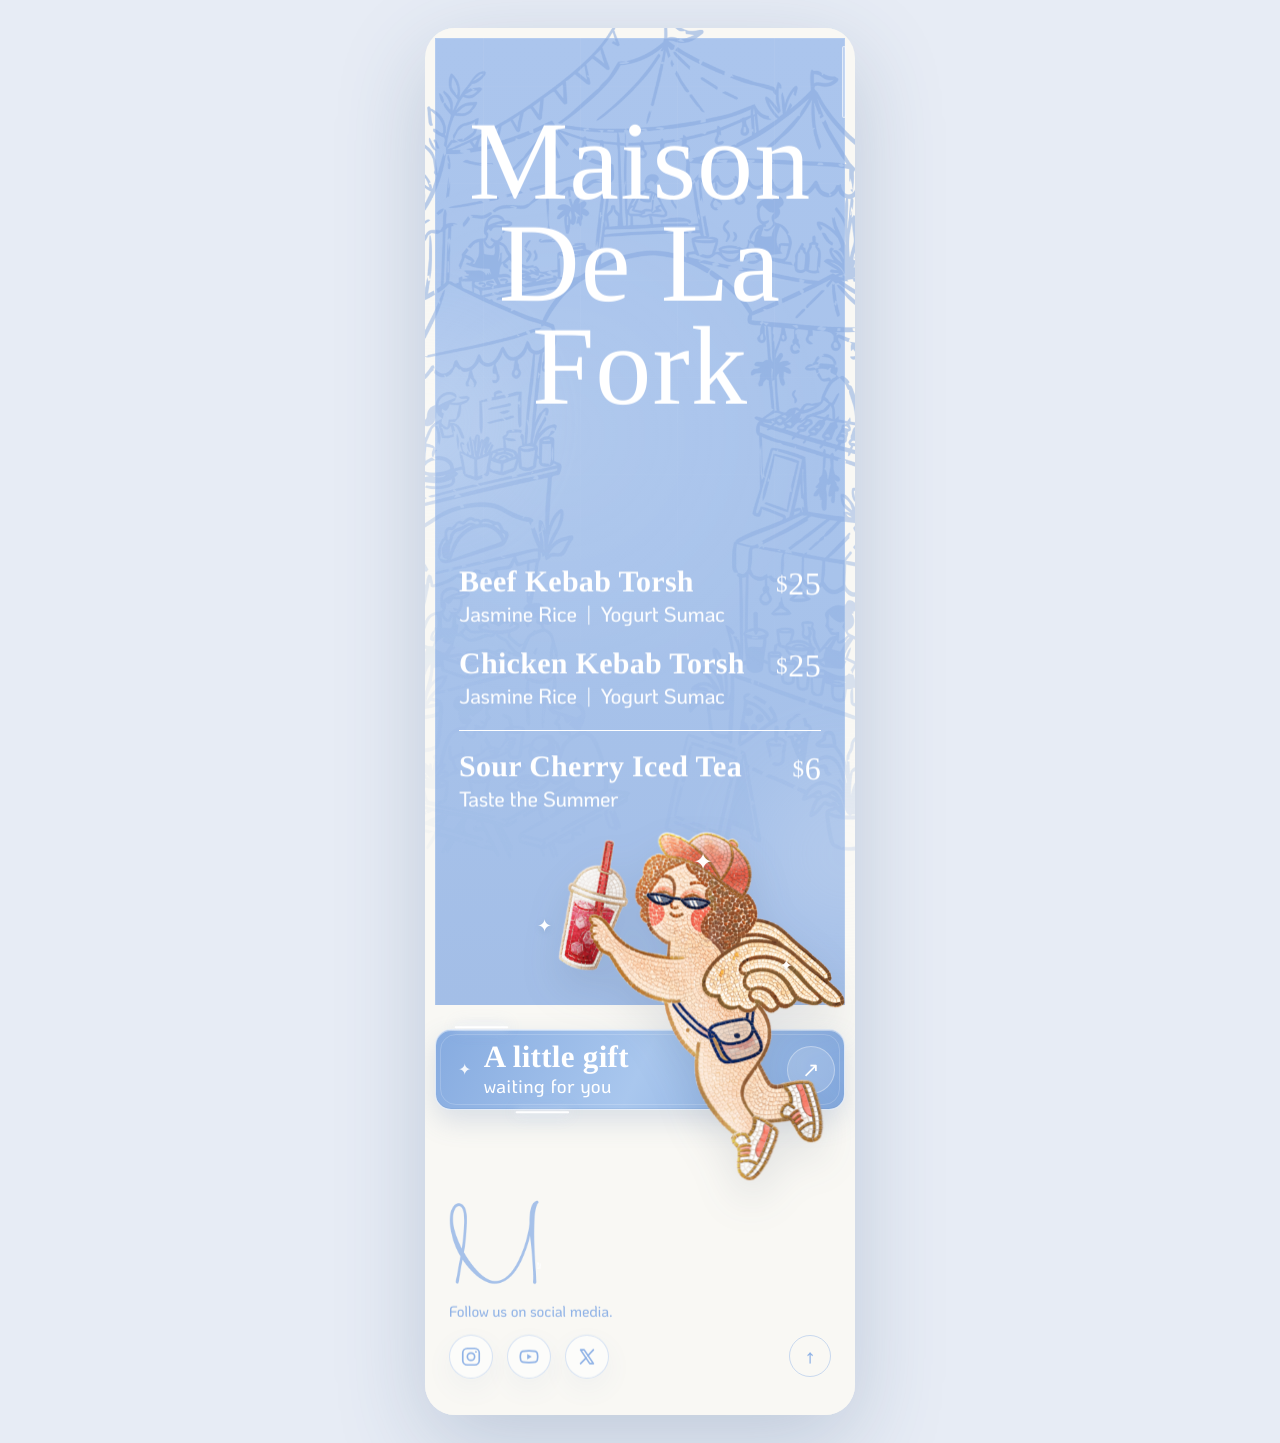
==== commit 19a3b3de: "Add files via upload" ====
--- a/index.html
+++ b/index.html
@@ -83,33 +83,58 @@
     </section>
 
     <footer class="site-footer">
-      <div class="footer-copy reveal">
-        <img class="brand-logo" src="assets/images/Logo.png" alt="Maison De La Fork" draggable="false" />
+      <div class="giveaway-cta-wrap reveal">
+        <svg
+          class="giveaway-cta__orbit"
+          viewBox="0 0 310 84"
+          preserveAspectRatio="none"
+          aria-hidden="true"
+          focusable="false"
+        >
+          <rect x="3" y="3" width="304" height="78" rx="16" pathLength="100"></rect>
+        </svg>
 
-        <p class="footer-tagline">Follow us on social media.</p>
+        <div class="giveaway-cta__motion">
+          <a
+            class="giveaway-cta"
+            href="giveaway.html"
+            aria-label="A little gift waiting for you"
+          >
+            <span class="giveaway-cta__spark" aria-hidden="true">✦</span>
+            <span class="giveaway-cta__label"><span class="giveaway-cta__line giveaway-cta__line--top">A little gift</span><span class="giveaway-cta__line giveaway-cta__line--bottom">waiting for you</span></span>
+            <span class="giveaway-cta__arrow" aria-hidden="true">↗</span>
+          </a>
+        </div>
       </div>
 
-      <nav class="socials reveal" aria-label="Social media">
-        <a href="https://instagram.com/maisondelafork" target="_blank" rel="noopener noreferrer" aria-label="Maison De La Fork on Instagram">
-          <svg viewBox="0 0 24 24" aria-hidden="true" focusable="false">
-            <rect x="3" y="3" width="18" height="18" rx="5"></rect>
-            <circle cx="12" cy="12" r="4"></circle>
-            <circle class="social-icon__fill" cx="17.4" cy="6.7" r="1"></circle>
-          </svg>
-        </a>
-        <a href="https://www.youtube.com/@MaisonDeLaFork" target="_blank" rel="noopener noreferrer" aria-label="Maison De La Fork on YouTube">
-          <svg viewBox="0 0 24 24" aria-hidden="true" focusable="false">
-            <path d="M21 8.2a3 3 0 0 0-2.1-2.1C17 5.6 12 5.6 12 5.6s-5 0-6.9.5A3 3 0 0 0 3 8.2 31 31 0 0 0 2.5 12 31 31 0 0 0 3 15.8a3 3 0 0 0 2.1 2.1c1.9.5 6.9.5 6.9.5s5 0 6.9-.5a3 3 0 0 0 2.1-2.1 31 31 0 0 0 .5-3.8 31 31 0 0 0-.5-3.8Z"></path>
-            <path class="social-icon__fill" d="m10 9 5 3-5 3V9Z"></path>
-          </svg>
-        </a>
-        <a href="https://x.com/forkmaison" target="_blank" rel="noopener noreferrer" aria-label="Maison De La Fork on X">
-          <svg viewBox="0 0 24 24" aria-hidden="true" focusable="false">
-            <path d="M5 4.5h3.9l10.1 15H15L5 4.5Z"></path>
-            <path d="m5 19.5 6.1-6.3M13 10.9l6-6.4"></path>
-          </svg>
-        </a>
-      </nav>
+      <div class="footer-social-block reveal">
+        <div class="footer-brand-line">
+          <img class="brand-logo" src="assets/images/Logo.png" alt="Maison De La Fork" draggable="false" />
+          <p class="footer-tagline">Follow us on social media.</p>
+        </div>
+
+        <nav class="socials" aria-label="Social media">
+          <a href="https://instagram.com/maisondelafork" target="_blank" rel="noopener noreferrer" aria-label="Maison De La Fork on Instagram">
+            <svg viewBox="0 0 24 24" aria-hidden="true" focusable="false">
+              <rect x="3" y="3" width="18" height="18" rx="5"></rect>
+              <circle cx="12" cy="12" r="4"></circle>
+              <circle class="social-icon__fill" cx="17.4" cy="6.7" r="1"></circle>
+            </svg>
+          </a>
+          <a href="https://www.youtube.com/@MaisonDeLaFork" target="_blank" rel="noopener noreferrer" aria-label="Maison De La Fork on YouTube">
+            <svg viewBox="0 0 24 24" aria-hidden="true" focusable="false">
+              <path d="M21 8.2a3 3 0 0 0-2.1-2.1C17 5.6 12 5.6 12 5.6s-5 0-6.9.5A3 3 0 0 0 3 8.2 31 31 0 0 0 2.5 12 31 31 0 0 0 3 15.8a3 3 0 0 0 2.1 2.1c1.9.5 6.9.5 6.9.5s5 0 6.9-.5a3 3 0 0 0 2.1-2.1 31 31 0 0 0 .5-3.8 31 31 0 0 0-.5-3.8Z"></path>
+              <path class="social-icon__fill" d="m10 9 5 3-5 3V9Z"></path>
+            </svg>
+          </a>
+          <a href="https://x.com/forkmaison" target="_blank" rel="noopener noreferrer" aria-label="Maison De La Fork on X">
+            <svg viewBox="0 0 24 24" aria-hidden="true" focusable="false">
+              <path d="M5 4.5h3.9l10.1 15H15L5 4.5Z"></path>
+              <path d="m5 19.5 6.1-6.3M13 10.9l6-6.4"></path>
+            </svg>
+          </a>
+        </nav>
+      </div>
 
       <a class="back-to-top" href="#top" aria-label="Back to top">↑</a>
     </footer>
--- a/styles.css
+++ b/styles.css
@@ -423,22 +423,208 @@
 .ambient--one { top: 26%; left: -100px; }
 .ambient--two { right: -90px; bottom: 20%; }
 
+/* Footer composition: CTA sits directly beneath the menu while Cupid overlaps it. */
 .site-footer {
   position: relative;
   z-index: 3;
-  padding: 90px 24px 36px;
+  min-height: 390px;
+  padding: 24px 24px 36px;
   color: var(--blue-line);
   background: var(--paper);
 }
 
-.footer-copy {
-  max-width: 270px;
+.giveaway-cta-wrap {
+  position: relative;
+  width: calc(100% + 28px);
+  max-width: none;
+  margin: 0 0 0 -14px;
+  isolation: isolate;
+}
+
+.giveaway-cta__motion {
+  position: relative;
+  z-index: 2;
+  transform-origin: 50% 50%;
+  animation: giveawayWiggle 3.9s cubic-bezier(.34,.02,.2,1) infinite;
+  will-change: transform;
+}
+
+.giveaway-cta__orbit {
+  position: absolute;
+  z-index: 4;
+  inset: -5px;
+  width: calc(100% + 10px);
+  height: calc(100% + 10px);
+  overflow: visible;
+  pointer-events: none;
+  filter: drop-shadow(0 0 4px rgba(255,255,255,.78)) drop-shadow(0 0 8px rgba(143,178,230,.38));
+}
+
+.giveaway-cta__orbit rect {
+  fill: none;
+  stroke: rgba(255,255,255,.95);
+  stroke-width: 2;
+  stroke-linecap: round;
+  stroke-dasharray: 7 93;
+  stroke-dashoffset: 0;
+  vector-effect: non-scaling-stroke;
+  animation: giveawayOrbit 4.2s linear infinite;
+}
+
+.giveaway-cta {
+  position: relative;
+  isolation: isolate;
+  display: flex;
+  width: 100%;
+  min-height: 80px;
+  align-items: center;
+  justify-content: flex-start;
+  gap: 12px;
+  padding: 13px 70px 13px 22px;
+  overflow: hidden;
+  border: 1px solid rgba(255,255,255,.74);
+  border-radius: 16px;
+  color: #fff;
+  background:
+    linear-gradient(115deg, #86abe0 0%, #a9c7ee 50%, #82a7dc 100%);
+  box-shadow:
+    0 11px 28px rgba(72,108,158,.18),
+    inset 0 1px 0 rgba(255,255,255,.45),
+    inset 0 -1px 0 rgba(75,107,153,.1);
+  text-decoration: none;
+  font-family: "KoHo", "Trebuchet MS", Arial, sans-serif;
+  font-size: 16px;
+  font-weight: 500;
+  line-height: 1;
+  letter-spacing: .015em;
+  transform: translateZ(0);
+  transition:
+    transform .38s cubic-bezier(.2,.75,.25,1),
+    box-shadow .38s ease,
+    filter .38s ease;
+  animation: giveawayBreath 4.6s ease-in-out infinite;
+}
+
+.giveaway-cta::before {
+  content: "";
+  position: absolute;
+  z-index: -1;
+  top: -80%;
+  left: -42%;
+  width: 30%;
+  height: 260%;
+  opacity: .72;
+  background: linear-gradient(90deg, transparent, rgba(255,255,255,.72), transparent);
+  transform: rotate(17deg) translateX(-190%);
+  animation: giveawayShine 5.4s cubic-bezier(.3,.7,.2,1) infinite 1.2s;
+}
+
+.giveaway-cta::after {
+  content: "";
+  position: absolute;
+  inset: 4px;
+  z-index: -1;
+  border: 1px solid rgba(255,255,255,.18);
+  border-radius: inherit;
+  pointer-events: none;
+}
+
+.giveaway-cta__spark {
+  display: inline-block;
+  font-size: 16px;
+  opacity: .9;
+  transform-origin: 50% 50%;
+  animation: giveawaySpark 3.2s ease-in-out infinite;
+}
+
+.giveaway-cta__label {
+  position: relative;
+  z-index: 1;
+  display: grid;
+  flex: 1 1 auto;
+  gap: 5px;
+  min-width: 0;
+  text-align: left;
+}
+
+.giveaway-cta__line {
+  display: block;
+  white-space: nowrap;
+}
+
+.giveaway-cta__line--top {
+  font-family: "Dahlia", Didot, "Bodoni MT", Georgia, serif;
+  font-size: clamp(26px, 7.1vw, 31px);
+  font-weight: 700;
+  line-height: .9;
+  letter-spacing: .01em;
+}
+
+.giveaway-cta__line--bottom {
+  font-family: "KoHo", "Trebuchet MS", Arial, sans-serif;
+  font-size: clamp(16px, 4.5vw, 19px);
+  font-weight: 500;
+  line-height: 1.08;
+  letter-spacing: .02em;
+}
+
+.giveaway-cta__arrow {
+  position: absolute;
+  right: 9px;
+  top: 50%;
+  display: grid;
+  width: 48px;
+  aspect-ratio: 1;
+  place-items: center;
+  border: 1px solid rgba(255,255,255,.34);
+  border-radius: 50%;
+  background: rgba(255,255,255,.16);
+  font-size: 21px;
+  line-height: 1;
+  transform: translateY(-50%);
+  transition:
+    transform .38s cubic-bezier(.2,.75,.25,1),
+    background .38s ease;
+}
+
+.giveaway-cta:hover,
+.giveaway-cta:focus-visible {
+  outline: none;
+  filter: saturate(1.06);
+  transform: translateY(-4px) scale(1.012);
+  box-shadow:
+    0 17px 34px rgba(72,108,158,.26),
+    inset 0 1px 0 rgba(255,255,255,.52),
+    inset 0 -1px 0 rgba(75,107,153,.1);
+}
+
+.giveaway-cta:hover .giveaway-cta__arrow,
+.giveaway-cta:focus-visible .giveaway-cta__arrow {
+  background: rgba(255,255,255,.25);
+  transform: translate(2px, calc(-50% - 2px));
+}
+
+.giveaway-cta:active {
+  transform: translateY(-1px) scale(.985);
+}
+
+.footer-social-block {
+  width: 100%;
+  max-width: 320px;
+  margin-top: clamp(74px, 19vw, 88px);
+}
+
+.footer-brand-line {
+  display: flex;
+  flex-direction: column;
+  align-items: flex-start;
+  gap: 10px;
 }
 
 .brand-logo {
-  width: 82px;
+  flex: 0 0 auto;
+  width: 92px;
   height: auto;
-  margin-bottom: 8px;
 }
 
 .footer-tagline {
@@ -454,7 +640,7 @@
   display: flex;
   align-items: center;
   gap: 14px;
-  margin-top: 16px;
+  margin-top: 14px;
 }
 
 .socials a {
@@ -548,6 +734,47 @@
   70% { transform: scale(.85) rotate(40deg); opacity: .65; }
 }
 
+@keyframes giveawayWiggle {
+  0%, 52%, 100% { transform: rotate(0deg) scale(1); }
+  57% { transform: rotate(-2.4deg) scale(1.012); }
+  61% { transform: rotate(2deg) scale(1.016); }
+  65% { transform: rotate(-1.35deg) scale(1.01); }
+  69% { transform: rotate(.82deg) scale(1.006); }
+  73% { transform: rotate(-.35deg) scale(1.002); }
+  77% { transform: rotate(0deg) scale(1); }
+}
+
+@keyframes giveawayOrbit {
+  to { stroke-dashoffset: -100; }
+}
+
+@keyframes giveawayBreath {
+  0%, 100% {
+    box-shadow:
+      0 11px 28px rgba(72,108,158,.18),
+      0 0 0 0 rgba(143,178,230,0),
+      inset 0 1px 0 rgba(255,255,255,.45),
+      inset 0 -1px 0 rgba(75,107,153,.1);
+  }
+  50% {
+    box-shadow:
+      0 14px 31px rgba(72,108,158,.23),
+      0 0 0 7px rgba(143,178,230,.07),
+      inset 0 1px 0 rgba(255,255,255,.5),
+      inset 0 -1px 0 rgba(75,107,153,.1);
+  }
+}
+
+@keyframes giveawayShine {
+  0%, 68% { transform: rotate(17deg) translateX(-190%); }
+  88%, 100% { transform: rotate(17deg) translateX(610%); }
+}
+
+@keyframes giveawaySpark {
+  0%, 100% { opacity: .55; transform: scale(.82) rotate(0deg); }
+  48% { opacity: 1; transform: scale(1.12) rotate(24deg); }
+}
+
 @media (min-width: 520px) {
   body { padding: 28px 0; }
 
@@ -561,7 +788,22 @@
   }
 }
 
+
 @media (max-width: 370px) {
+  .giveaway-cta-wrap {
+    width: calc(100% + 20px);
+    margin-left: -10px;
+  }
+
+  .giveaway-cta {
+    min-height: 76px;
+    padding-left: 18px;
+    padding-right: 64px;
+  }
+
+  .giveaway-cta__line--top { font-size: 15px; }
+  .giveaway-cta__line--bottom { font-size: 22px; }
+  .giveaway-cta__arrow { width: 44px; }
   .menu-board { padding-inline: 20px; }
   .hero { padding-top: 44px; }
   .menu-content { margin-top: 96px; }
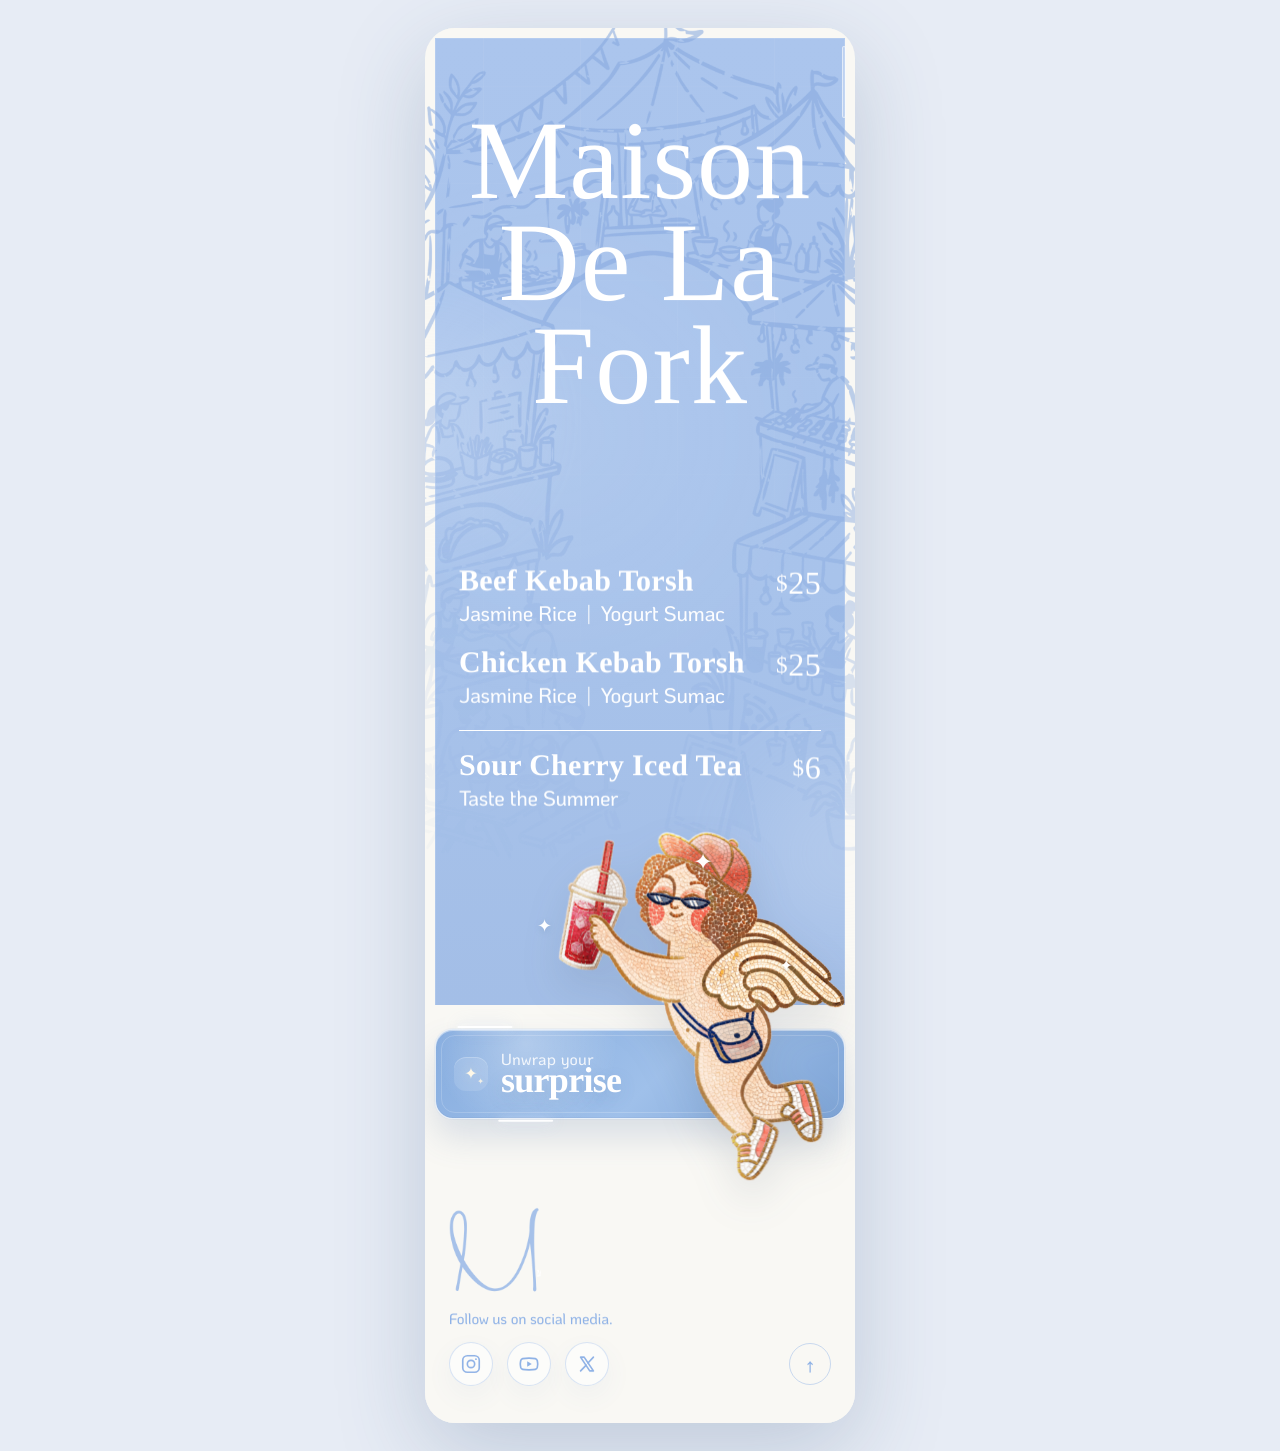
==== commit e48373f2: "Add files via upload" ====
--- a/index.html
+++ b/index.html
@@ -86,23 +86,29 @@
       <div class="giveaway-cta-wrap reveal">
         <svg
           class="giveaway-cta__orbit"
-          viewBox="0 0 310 84"
+          viewBox="0 0 310 96"
           preserveAspectRatio="none"
           aria-hidden="true"
           focusable="false"
         >
-          <rect x="3" y="3" width="304" height="78" rx="16" pathLength="100"></rect>
+          <rect x="3" y="3" width="304" height="90" rx="18" pathLength="100"></rect>
         </svg>
 
         <div class="giveaway-cta__motion">
           <a
             class="giveaway-cta"
             href="giveaway.html"
-            aria-label="A little gift waiting for you"
+            aria-label="Unwrap your surprise"
           >
-            <span class="giveaway-cta__spark" aria-hidden="true">✦</span>
-            <span class="giveaway-cta__label"><span class="giveaway-cta__line giveaway-cta__line--top">A little gift</span><span class="giveaway-cta__line giveaway-cta__line--bottom">waiting for you</span></span>
-            <span class="giveaway-cta__arrow" aria-hidden="true">↗</span>
+            <span class="giveaway-cta__spark-group" aria-hidden="true">
+              <span class="giveaway-cta__spark giveaway-cta__spark--main">✦</span>
+              <span class="giveaway-cta__spark giveaway-cta__spark--mini">✦</span>
+            </span>
+
+            <span class="giveaway-cta__content">
+              <span class="giveaway-cta__eyebrow">Unwrap your</span>
+              <span class="giveaway-cta__headline">surprise</span>
+            </span>
           </a>
         </div>
       </div>
--- a/styles.css
+++ b/styles.css
@@ -474,138 +474,140 @@
 .giveaway-cta {
   position: relative;
   isolation: isolate;
-  display: flex;
+  display: grid;
+  grid-template-columns: auto minmax(0,1fr);
+  align-items: center;
+  column-gap: 13px;
   width: 100%;
-  min-height: 80px;
-  align-items: center;
-  justify-content: flex-start;
-  gap: 12px;
-  padding: 13px 70px 13px 22px;
+  min-height: 90px;
+  padding: 16px 20px 16px 18px;
   overflow: hidden;
-  border: 1px solid rgba(255,255,255,.74);
-  border-radius: 16px;
+  border: 1px solid rgba(255,255,255,.76);
+  border-radius: 18px;
   color: #fff;
   background:
-    linear-gradient(115deg, #86abe0 0%, #a9c7ee 50%, #82a7dc 100%);
+    radial-gradient(circle at 22% 16%, rgba(255,255,255,.30), transparent 28%),
+    linear-gradient(135deg, #87addf 0%, #9fc0ea 54%, #7ea4d6 100%);
   box-shadow:
-    0 11px 28px rgba(72,108,158,.18),
-    inset 0 1px 0 rgba(255,255,255,.45),
-    inset 0 -1px 0 rgba(75,107,153,.1);
+    0 18px 34px rgba(72,108,158,.18),
+    inset 0 1px 0 rgba(255,255,255,.48),
+    inset 0 -1px 0 rgba(75,107,153,.08),
+    0 0 0 1px rgba(130,166,211,.08);
   text-decoration: none;
-  font-family: "KoHo", "Trebuchet MS", Arial, sans-serif;
-  font-size: 16px;
-  font-weight: 500;
-  line-height: 1;
-  letter-spacing: .015em;
   transform: translateZ(0);
   transition:
     transform .38s cubic-bezier(.2,.75,.25,1),
     box-shadow .38s ease,
     filter .38s ease;
-  animation: giveawayBreath 4.6s ease-in-out infinite;
+  animation: giveawayBreath 4.8s ease-in-out infinite;
 }
 
 .giveaway-cta::before {
   content: "";
   position: absolute;
+  inset: 5px;
   z-index: -1;
-  top: -80%;
-  left: -42%;
-  width: 30%;
-  height: 260%;
-  opacity: .72;
-  background: linear-gradient(90deg, transparent, rgba(255,255,255,.72), transparent);
-  transform: rotate(17deg) translateX(-190%);
-  animation: giveawayShine 5.4s cubic-bezier(.3,.7,.2,1) infinite 1.2s;
+  border: 1px solid rgba(255,255,255,.18);
+  border-radius: 14px;
+  pointer-events: none;
 }
 
 .giveaway-cta::after {
   content: "";
   position: absolute;
-  inset: 4px;
-  z-index: -1;
-  border: 1px solid rgba(255,255,255,.18);
-  border-radius: inherit;
-  pointer-events: none;
+  top: -70%;
+  left: -32%;
+  width: 24%;
+  height: 240%;
+  z-index: 0;
+  opacity: .78;
+  background: linear-gradient(90deg, transparent, rgba(255,255,255,.86), transparent);
+  transform: rotate(16deg) translateX(-230%);
+  animation: giveawayShine 5.2s cubic-bezier(.3,.7,.2,1) infinite 1s;
+}
+
+.giveaway-cta__spark-group {
+  position: relative;
+  z-index: 2;
+  display: grid;
+  place-items: center;
+  width: 34px;
+  aspect-ratio: 1;
+  border-radius: 12px;
+  background: rgba(255,255,255,.12);
+  box-shadow: inset 0 1px 0 rgba(255,255,255,.22);
 }
 
 .giveaway-cta__spark {
-  display: inline-block;
+  position: absolute;
+  color: #fff8e7;
+  line-height: 1;
+  text-shadow: 0 0 12px rgba(255,248,231,.38);
+}
+
+.giveaway-cta__spark--main {
   font-size: 16px;
-  opacity: .9;
-  transform-origin: 50% 50%;
-  animation: giveawaySpark 3.2s ease-in-out infinite;
-}
-
-.giveaway-cta__label {
-  position: relative;
-  z-index: 1;
-  display: grid;
-  flex: 1 1 auto;
-  gap: 5px;
+  animation: sparkle 2.2s ease-in-out infinite;
+}
+
+.giveaway-cta__spark--mini {
+  right: 4px;
+  bottom: 5px;
+  font-size: 8px;
+  opacity: .85;
+  animation: sparkle 2.8s ease-in-out infinite -.9s;
+}
+
+.giveaway-cta__content {
+  position: relative;
+  z-index: 2;
+  display: flex;
+  flex-direction: column;
+  align-items: flex-start;
+  justify-content: center;
   min-width: 0;
+  padding-right: 4px;
+}
+
+.giveaway-cta__eyebrow {
+  display: block;
+  color: rgba(255,255,255,.86);
+  font-family: "KoHo", "Trebuchet MS", Arial, sans-serif;
+  font-size: 16px;
+  font-weight: 500;
+  line-height: 1;
+  letter-spacing: .02em;
+}
+
+.giveaway-cta__headline {
+  display: block;
+  margin-top: -3px;
+  color: #fff;
+  font-family: "Dahlia", Didot, "Bodoni MT", Georgia, serif;
+  font-size: clamp(28px, 7.4vw, 36px);
+  font-weight: 700;
+  line-height: .84;
+  letter-spacing: -.02em;
   text-align: left;
-}
-
-.giveaway-cta__line {
-  display: block;
-  white-space: nowrap;
-}
-
-.giveaway-cta__line--top {
-  font-family: "Dahlia", Didot, "Bodoni MT", Georgia, serif;
-  font-size: clamp(26px, 7.1vw, 31px);
-  font-weight: 700;
-  line-height: .9;
-  letter-spacing: .01em;
-}
-
-.giveaway-cta__line--bottom {
-  font-family: "KoHo", "Trebuchet MS", Arial, sans-serif;
-  font-size: clamp(16px, 4.5vw, 19px);
-  font-weight: 500;
-  line-height: 1.08;
-  letter-spacing: .02em;
-}
-
-.giveaway-cta__arrow {
-  position: absolute;
-  right: 9px;
-  top: 50%;
-  display: grid;
-  width: 48px;
-  aspect-ratio: 1;
-  place-items: center;
-  border: 1px solid rgba(255,255,255,.34);
-  border-radius: 50%;
-  background: rgba(255,255,255,.16);
-  font-size: 21px;
-  line-height: 1;
-  transform: translateY(-50%);
-  transition:
-    transform .38s cubic-bezier(.2,.75,.25,1),
-    background .38s ease;
-}
+  text-shadow: 0 6px 18px rgba(95,127,173,.18);
+}
+
 
 .giveaway-cta:hover,
 .giveaway-cta:focus-visible {
   outline: none;
-  filter: saturate(1.06);
-  transform: translateY(-4px) scale(1.012);
+  filter: saturate(1.04) brightness(1.02);
+  transform: translateY(-5px) scale(1.012);
   box-shadow:
-    0 17px 34px rgba(72,108,158,.26),
+    0 22px 40px rgba(72,108,158,.24),
     inset 0 1px 0 rgba(255,255,255,.52),
-    inset 0 -1px 0 rgba(75,107,153,.1);
-}
-
-.giveaway-cta:hover .giveaway-cta__arrow,
-.giveaway-cta:focus-visible .giveaway-cta__arrow {
-  background: rgba(255,255,255,.25);
-  transform: translate(2px, calc(-50% - 2px));
-}
+    inset 0 -1px 0 rgba(75,107,153,.08),
+    0 0 26px rgba(163,194,234,.26);
+}
+
 
 .giveaway-cta:active {
-  transform: translateY(-1px) scale(.985);
+  transform: translateY(-1px) scale(.988);
 }
 
 .footer-social-block {
@@ -775,6 +777,16 @@
   48% { opacity: 1; transform: scale(1.12) rotate(24deg); }
 }
 
+@keyframes giveawayBowFloat {
+  0%, 100% { transform: rotate(8deg) translateY(0) scale(1); }
+  50% { transform: rotate(4deg) translateY(-4px) scale(1.035); }
+}
+
+@keyframes giveawayBowSpark {
+  0%, 100% { opacity: .55; transform: scale(.72) rotate(0deg); }
+  46% { opacity: 1; transform: scale(1.14) rotate(22deg); }
+}
+
 @media (min-width: 520px) {
   body { padding: 28px 0; }
 
@@ -798,12 +810,15 @@
   .giveaway-cta {
     min-height: 76px;
     padding-left: 18px;
-    padding-right: 64px;
+    padding-right: 72px;
   }
 
-  .giveaway-cta__line--top { font-size: 15px; }
-  .giveaway-cta__line--bottom { font-size: 22px; }
-  .giveaway-cta__arrow { width: 44px; }
+  .giveaway-cta__label {
+    max-width: calc(100% - 112px);
+    font-size: 15.5px;
+    letter-spacing: -.03em;
+  }
+  .giveaway-cta__bow { top: -21px; right: 5px; width: 68px; height: 68px; }
   .menu-board { padding-inline: 20px; }
   .hero { padding-top: 44px; }
   .menu-content { margin-top: 96px; }
